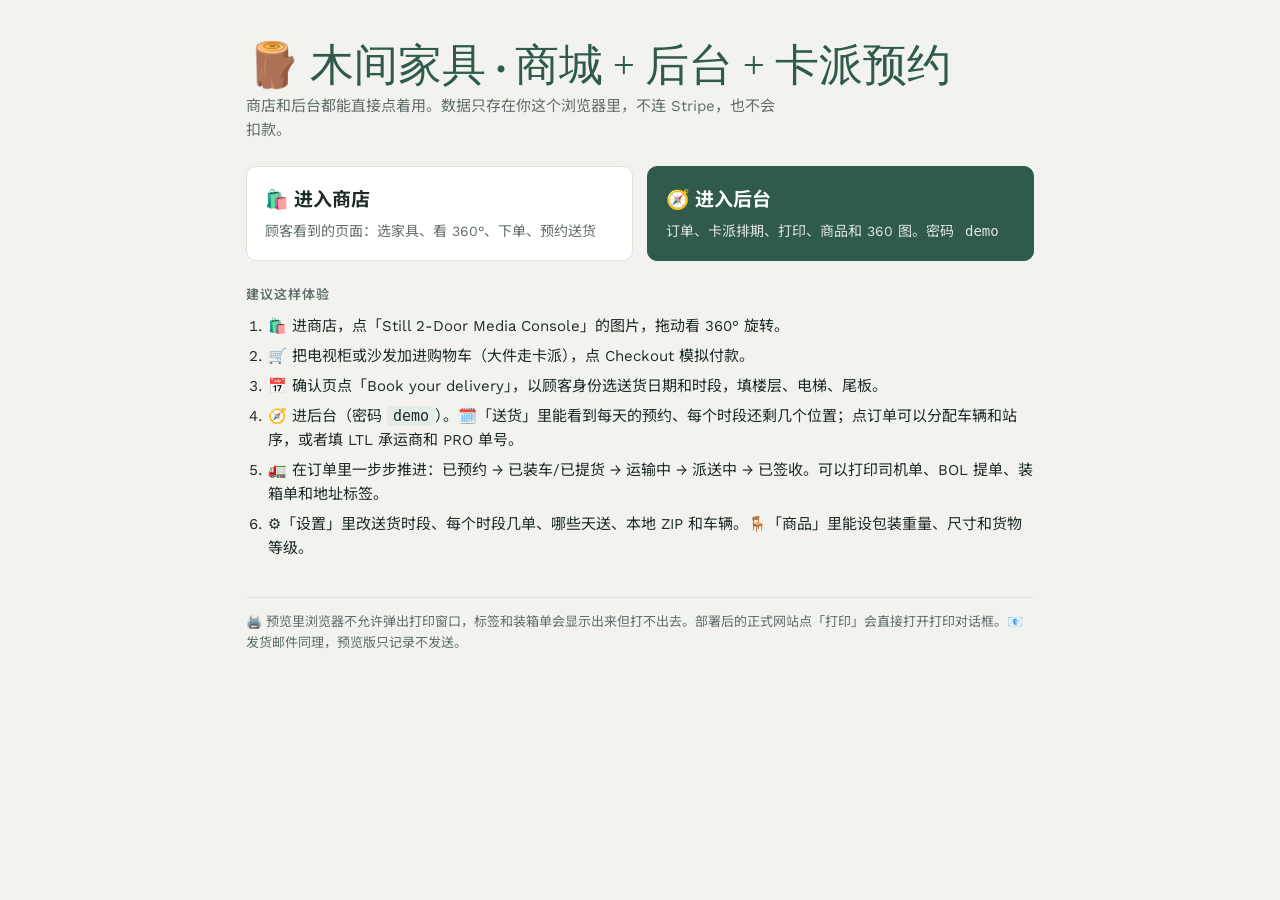
==== docs/index.html @ a3a05551 "Publish the click-to-try demo on GitHub Pages (docs/) Co-Authored-By: Claude Opus 5.5 <noreply@anthr" ====
<!doctype html>
<html lang="zh-CN">
<head>
<meta charset="utf-8">
<meta name="viewport" content="width=device-width, initial-scale=1, viewport-fit=cover">
<title>Mujian Store Preview</title>
<style>html,body{margin:0}</style>
</head>
<body>
<link rel="stylesheet" href="https://fonts.googleapis.com/css2?family=Fraunces:wght@500;600&family=Work+Sans:wght@400;500;600&family=Noto+Sans+SC:wght@400;500&display=swap">
<style>
/* Launcher: name, two doors (store / admin), a short walkthrough */
:root{--bg:#f2f3ef;--surface:#fff;--ink:#1d2a26;--muted:#5f6d68;--line:#dfe3dc;--pine:#2f5a4c;--pine-soft:#e3ece7;--brass:#a67f33;
  --f-display:"Fraunces",Georgia,serif;--f-body:"Work Sans","Noto Sans SC",system-ui,-apple-system,"PingFang SC",sans-serif}
@media (prefers-color-scheme:dark){:root:not([data-theme="light"]){--bg:#121816;--surface:#1b2320;--ink:#e6ece9;--muted:#9aa8a2;--line:#2c3733;--pine:#7fb7a1;--pine-soft:#20302a;--brass:#d4ae62;color-scheme:dark}}
:root[data-theme="dark"]{--bg:#121816;--surface:#1b2320;--ink:#e6ece9;--muted:#9aa8a2;--line:#2c3733;--pine:#7fb7a1;--pine-soft:#20302a;--brass:#d4ae62;color-scheme:dark}
*{box-sizing:border-box}
body{background:var(--bg);color:var(--ink);font-family:var(--f-body);font-size:15px;line-height:1.6}
.wrap{max-width:820px;margin:0 auto;padding-block:40px 60px;padding-left:max(16px,env(safe-area-inset-left,0px));padding-right:max(16px,env(safe-area-inset-right,0px));display:grid;gap:24px}
h1{font-family:var(--f-display);font-weight:500;font-size:clamp(30px,6vw,44px);line-height:1.1;margin:0;color:var(--pine);text-wrap:balance}
.lead{color:var(--muted);margin:6px 0 0;max-width:60ch}
.doors{display:grid;grid-template-columns:1fr 1fr;gap:14px}
.door{display:grid;gap:4px;background:var(--surface);border:1px solid var(--line);border-radius:10px;padding:18px;text-decoration:none;color:var(--ink)}
.door:hover{border-color:var(--pine)}
.door b{font-size:19px}
.door span{color:var(--muted);font-size:14px}
.door.admin{background:var(--pine);border-color:var(--pine);color:var(--surface)}
.door.admin span{color:var(--surface);opacity:.85}
@media (max-width:520px){.doors{grid-template-columns:1fr}}
h2{font-size:13px;letter-spacing:.08em;color:var(--muted);margin:0 0 8px;font-weight:600}
ol{margin:0;padding-left:22px;display:grid;gap:6px}
code{font-family:ui-monospace,Menlo,monospace;background:var(--pine-soft);padding:1px 6px;border-radius:4px}
.note{font-size:13px;color:var(--muted);border-top:1px solid var(--line);padding-top:14px}
</style>

<main class="wrap">
  <div>
    <h1>🪵 木间家具 · 商城 + 后台 + 卡派预约</h1>
    <p class="lead">商店和后台都能直接点着用。数据只存在你这个浏览器里，不连 Stripe，也不会扣款。</p>
  </div>
  <div class="doors">
    <a class="door" href="shop.html"><b>🛍️ 进入商店</b><span>顾客看到的页面：选家具、看 360°、下单、预约送货</span></a>
    <a class="door admin" href="admin.html"><b>🧭 进入后台</b><span>订单、卡派排期、打印、商品和 360 图。密码 <code style="background:transparent;color:inherit">demo</code></span></a>
  </div>
  <section>
    <h2>建议这样体验</h2>
    <ol>
      <li>🛍️ 进商店，点「Still 2-Door Media Console」的图片，拖动看 360° 旋转。</li>
      <li>🛒 把电视柜或沙发加进购物车（大件走卡派），点 Checkout 模拟付款。</li>
      <li>📅 确认页点「Book your delivery」，以顾客身份选送货日期和时段，填楼层、电梯、尾板。</li>
      <li>🧭 进后台（密码 <code>demo</code>）。🗓️「送货」里能看到每天的预约、每个时段还剩几个位置；点订单可以分配车辆和站序，或者填 LTL 承运商和 PRO 单号。</li>
      <li>🚛 在订单里一步步推进：已预约 → 已装车/已提货 → 运输中 → 派送中 → 已签收。可以打印司机单、BOL 提单、装箱单和地址标签。</li>
      <li>⚙️「设置」里改送货时段、每个时段几单、哪些天送、本地 ZIP 和车辆。🪑「商品」里能设包装重量、尺寸和货物等级。</li>
    </ol>
  </section>
  <p class="note">🖨️ 预览里浏览器不允许弹出打印窗口，标签和装箱单会显示出来但打不出去。部署后的正式网站点「打印」会直接打开打印对话框。📧 发货邮件同理，预览版只记录不发送。</p>
</main>
</body>
</html>
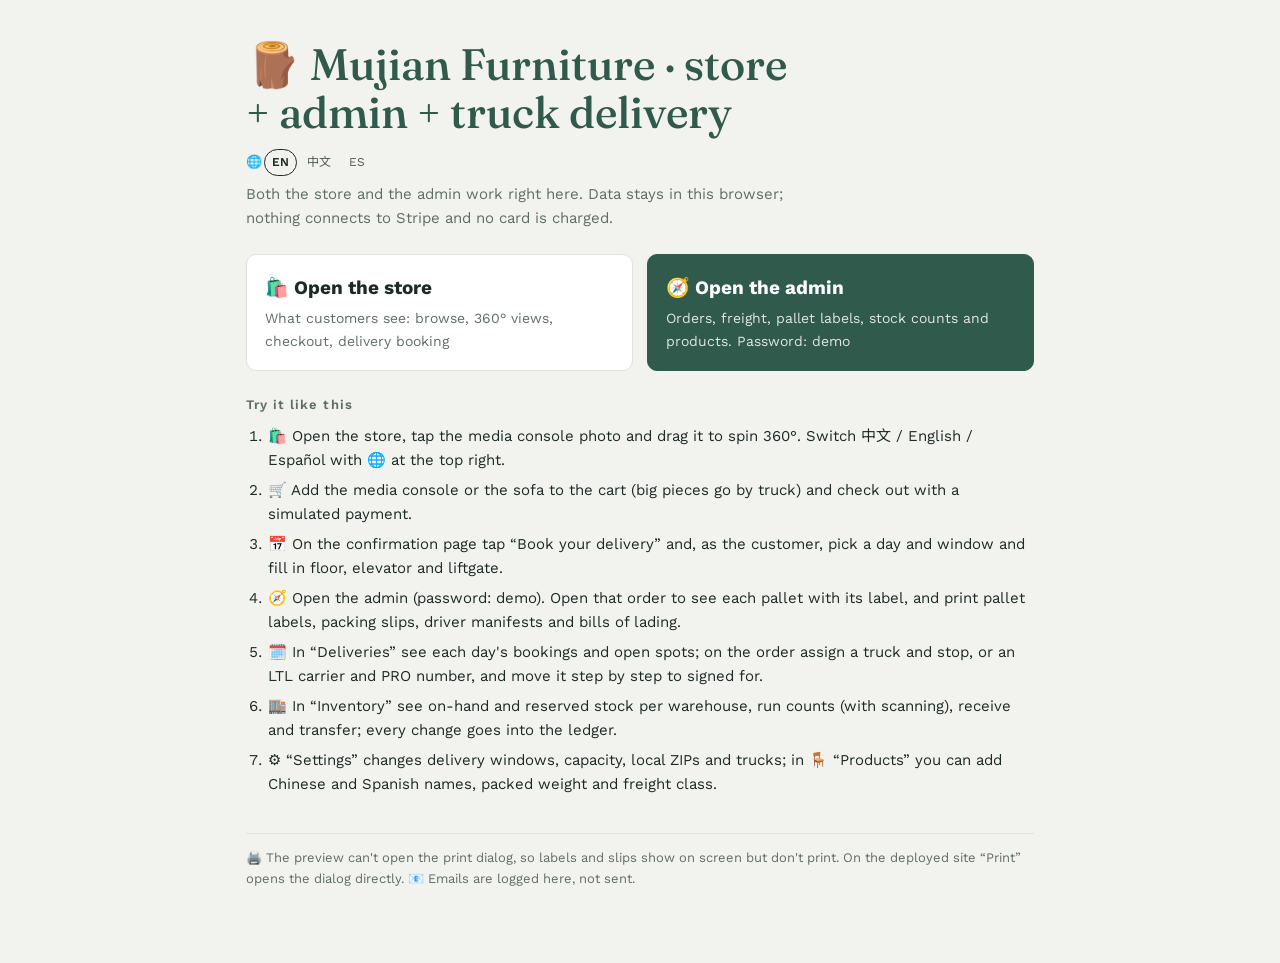
==== commit f121e690: "Three languages: Chinese, English and Spanish - i18n.js with a language switcher on every page; reme" ====
--- a/docs/index.html
+++ b/docs/index.html
@@ -1,5 +1,5 @@
 <!doctype html>
-<html lang="zh-CN">
+<html lang="zh-CN" data-lang-default="zh">
 <head>
 <meta charset="utf-8">
 <meta name="viewport" content="width=device-width, initial-scale=1, viewport-fit=cover">
@@ -7,6 +7,8 @@
 <style>html,body{margin:0}</style>
 </head>
 <body>
+<script src="i18n.js"></script>
+
 <link rel="stylesheet" href="https://fonts.googleapis.com/css2?family=Fraunces:wght@500;600&family=Work+Sans:wght@400;500;600&family=Noto+Sans+SC:wght@400;500&display=swap">
 <style>
 /* Launcher: name, two doors (store / admin), a short walkthrough */
@@ -35,22 +37,23 @@
 
 <main class="wrap">
   <div>
-    <h1>🪵 木间家具 · 商城 + 后台 + 卡派预约</h1>
+    <div style="display:flex;justify-content:space-between;align-items:flex-start;gap:12px;flex-wrap:wrap"><h1>🪵 木间家具 · 商城 + 后台 + 卡派预约</h1><span data-lang-switch></span></div>
     <p class="lead">商店和后台都能直接点着用。数据只存在你这个浏览器里，不连 Stripe，也不会扣款。</p>
   </div>
   <div class="doors">
     <a class="door" href="shop.html"><b>🛍️ 进入商店</b><span>顾客看到的页面：选家具、看 360°、下单、预约送货</span></a>
-    <a class="door admin" href="admin.html"><b>🧭 进入后台</b><span>订单、卡派排期、打印、商品和 360 图。密码 <code style="background:transparent;color:inherit">demo</code></span></a>
+    <a class="door admin" href="admin.html"><b>🧭 进入后台</b><span>订单、卡派、托盘标签、库存盘点和商品。密码是 demo</span></a>
   </div>
   <section>
     <h2>建议这样体验</h2>
     <ol>
-      <li>🛍️ 进商店，点「Still 2-Door Media Console」的图片，拖动看 360° 旋转。</li>
-      <li>🛒 把电视柜或沙发加进购物车（大件走卡派），点 Checkout 模拟付款。</li>
-      <li>📅 确认页点「Book your delivery」，以顾客身份选送货日期和时段，填楼层、电梯、尾板。</li>
-      <li>🧭 进后台（密码 <code>demo</code>）。🗓️「送货」里能看到每天的预约、每个时段还剩几个位置；点订单可以分配车辆和站序，或者填 LTL 承运商和 PRO 单号。</li>
-      <li>🚛 在订单里一步步推进：已预约 → 已装车/已提货 → 运输中 → 派送中 → 已签收。可以打印司机单、BOL 提单、装箱单和地址标签。</li>
-      <li>⚙️「设置」里改送货时段、每个时段几单、哪些天送、本地 ZIP 和车辆。🪑「商品」里能设包装重量、尺寸和货物等级。</li>
+      <li>🛍️ 进商店，点电视柜的图片，拖动看 360° 旋转。右上角 🌐 可以切换中文 / English / Español。</li>
+      <li>🛒 把电视柜或沙发加进购物车（大件走卡派），点结账模拟付款。</li>
+      <li>📅 确认页点「预约送货」，以顾客身份选送货日期和时段，填楼层、电梯、尾板。</li>
+      <li>🧭 进后台，密码是 demo。打开刚才的订单，能看到每个托盘贴好标签的样子，可以打印托盘标签、装箱单、司机单和 BOL 提单。</li>
+      <li>🗓️「送货」里看每天的预约和剩余名额；在订单里分配车辆和站序，或填 LTL 承运商和 PRO 单号，一步步推进到已签收。</li>
+      <li>🏬「库存」里看每个仓库的在库和占用，做盘点（可以扫码）、入库、调拨，所有变动都记在流水里。</li>
+      <li>⚙️「设置」改送货时段、名额、本地 ZIP 和车辆；🪑「商品」可以填中文和西班牙语名称、包装重量和货物等级。</li>
     </ol>
   </section>
   <p class="note">🖨️ 预览里浏览器不允许弹出打印窗口，标签和装箱单会显示出来但打不出去。部署后的正式网站点「打印」会直接打开打印对话框。📧 发货邮件同理，预览版只记录不发送。</p>
